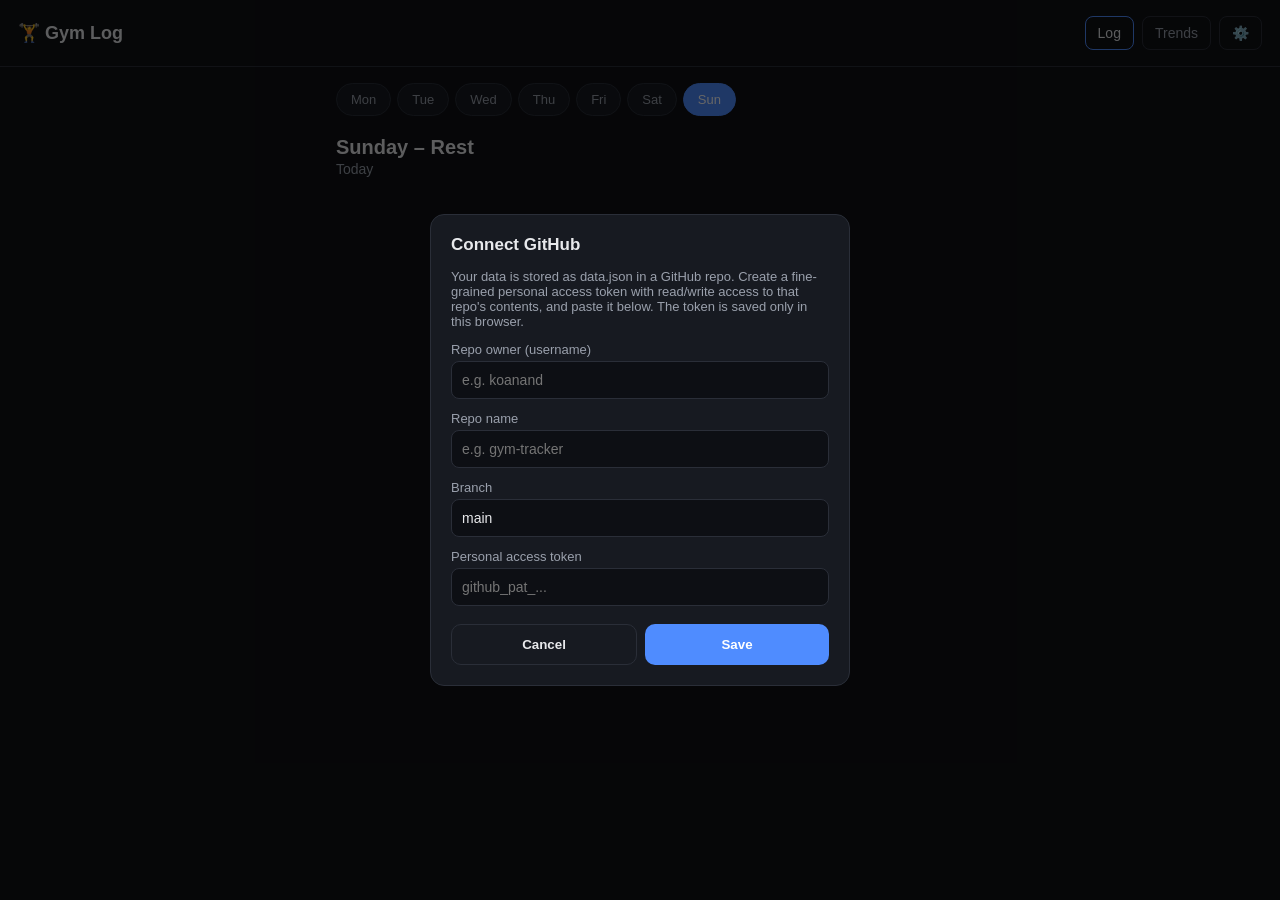
==== index.html @ f3a808ae "Initial gym tracker: daily log + trends chart, GitHub-backed storage Co-Authored-By: Claude Sonnet 5" ====
<!DOCTYPE html>
<html lang="en">
<head>
<meta charset="UTF-8" />
<meta name="viewport" content="width=device-width, initial-scale=1.0" />
<title>Gym Log</title>
<link rel="stylesheet" href="style.css" />
</head>
<body>
  <header>
    <h1>🏋️ Gym Log</h1>
    <nav>
      <a href="index.html" class="active">Log</a>
      <a href="trends.html">Trends</a>
      <button id="settings-btn">⚙️</button>
    </nav>
  </header>

  <main>
    <div class="day-picker" id="day-picker"></div>
    <div class="day-title" id="day-title"></div>
    <div id="exercise-list"></div>
    <div class="save-bar" id="save-bar" style="display:none">
      <button class="save-btn" id="save-btn">Save Today's Workout</button>
      <div class="status" id="status"></div>
    </div>
  </main>

  <script src="workouts.js"></script>
  <script src="github.js"></script>
  <script src="settings.js"></script>
  <script src="app.js"></script>
</body>
</html>
---- style.css ----
:root {
  --bg: #0f1115;
  --card: #171a21;
  --border: #2a2e38;
  --text: #e8e9ec;
  --muted: #9aa0ac;
  --accent: #4f8cff;
  --accent2: #34d399;
  --danger: #f87171;
}

* { box-sizing: border-box; }

body {
  margin: 0;
  font-family: -apple-system, BlinkMacSystemFont, "Segoe UI", Roboto, sans-serif;
  background: var(--bg);
  color: var(--text);
  padding-bottom: 40px;
}

header {
  display: flex;
  align-items: center;
  justify-content: space-between;
  padding: 16px 18px;
  border-bottom: 1px solid var(--border);
  position: sticky;
  top: 0;
  background: var(--bg);
  z-index: 10;
}

header h1 {
  font-size: 18px;
  margin: 0;
}

nav {
  display: flex;
  gap: 8px;
}

nav a, nav button {
  color: var(--muted);
  text-decoration: none;
  font-size: 14px;
  padding: 8px 12px;
  border-radius: 8px;
  border: 1px solid var(--border);
  background: transparent;
  cursor: pointer;
}

nav a.active, nav a:hover, nav button:hover {
  color: var(--text);
  border-color: var(--accent);
}

main {
  max-width: 640px;
  margin: 0 auto;
  padding: 16px;
}

.day-picker {
  display: flex;
  gap: 6px;
  overflow-x: auto;
  margin-bottom: 16px;
  padding-bottom: 4px;
}

.day-picker button {
  flex: 0 0 auto;
  padding: 8px 14px;
  border-radius: 20px;
  border: 1px solid var(--border);
  background: var(--card);
  color: var(--muted);
  cursor: pointer;
  font-size: 13px;
}

.day-picker button.active {
  background: var(--accent);
  color: white;
  border-color: var(--accent);
}

.day-title {
  margin-bottom: 16px;
}

.day-title h2 { margin: 0 0 2px; font-size: 20px; }
.day-title p { margin: 0; color: var(--muted); font-size: 14px; }

.exercise-card {
  background: var(--card);
  border: 1px solid var(--border);
  border-radius: 12px;
  padding: 14px;
  margin-bottom: 12px;
}

.exercise-card h3 {
  margin: 0 0 2px;
  font-size: 15px;
}

.exercise-card .reps {
  color: var(--muted);
  font-size: 12px;
  margin-bottom: 10px;
}

.sets-row {
  display: flex;
  gap: 8px;
  flex-wrap: wrap;
}

.set-input {
  display: flex;
  flex-direction: column;
  align-items: center;
  gap: 4px;
}

.set-input label {
  font-size: 11px;
  color: var(--muted);
}

.set-input input {
  width: 60px;
  padding: 8px 6px;
  text-align: center;
  border-radius: 8px;
  border: 1px solid var(--border);
  background: #0d0f14;
  color: var(--text);
  font-size: 15px;
}

.set-input input:focus {
  outline: none;
  border-color: var(--accent);
}

.save-bar {
  position: sticky;
  bottom: 0;
  background: linear-gradient(to top, var(--bg) 70%, transparent);
  padding: 14px 0 6px;
  margin-top: 8px;
}

.save-btn {
  width: 100%;
  padding: 14px;
  border-radius: 12px;
  border: none;
  background: var(--accent2);
  color: #06281c;
  font-weight: 600;
  font-size: 16px;
  cursor: pointer;
}

.save-btn:active { opacity: 0.85; }
.save-btn:disabled { opacity: 0.5; cursor: default; }

.status {
  text-align: center;
  font-size: 13px;
  color: var(--muted);
  margin-top: 8px;
  min-height: 18px;
}

.status.ok { color: var(--accent2); }
.status.err { color: var(--danger); }

.rest-day {
  text-align: center;
  color: var(--muted);
  padding: 60px 20px;
  font-size: 16px;
}

select {
  width: 100%;
  padding: 12px;
  border-radius: 10px;
  border: 1px solid var(--border);
  background: var(--card);
  color: var(--text);
  font-size: 15px;
  margin-bottom: 16px;
}

.chart-wrap {
  background: var(--card);
  border: 1px solid var(--border);
  border-radius: 12px;
  padding: 14px;
}

.empty-state {
  text-align: center;
  color: var(--muted);
  padding: 40px 20px;
}

/* Settings modal */
.modal-overlay {
  position: fixed;
  inset: 0;
  background: rgba(0,0,0,0.6);
  display: flex;
  align-items: center;
  justify-content: center;
  z-index: 100;
  padding: 20px;
}

.modal {
  background: var(--card);
  border: 1px solid var(--border);
  border-radius: 14px;
  padding: 20px;
  width: 100%;
  max-width: 420px;
}

.modal h2 { margin-top: 0; font-size: 17px; }
.modal p { color: var(--muted); font-size: 13px; }

.modal label {
  display: block;
  font-size: 13px;
  color: var(--muted);
  margin: 12px 0 4px;
}

.modal input {
  width: 100%;
  padding: 10px;
  border-radius: 8px;
  border: 1px solid var(--border);
  background: #0d0f14;
  color: var(--text);
  font-size: 14px;
}

.modal-actions {
  display: flex;
  gap: 8px;
  margin-top: 18px;
}

.modal-actions button {
  flex: 1;
  padding: 12px;
  border-radius: 10px;
  border: none;
  font-weight: 600;
  cursor: pointer;
}

.btn-primary { background: var(--accent); color: white; }
.btn-secondary { background: transparent; border: 1px solid var(--border) !important; color: var(--text); }
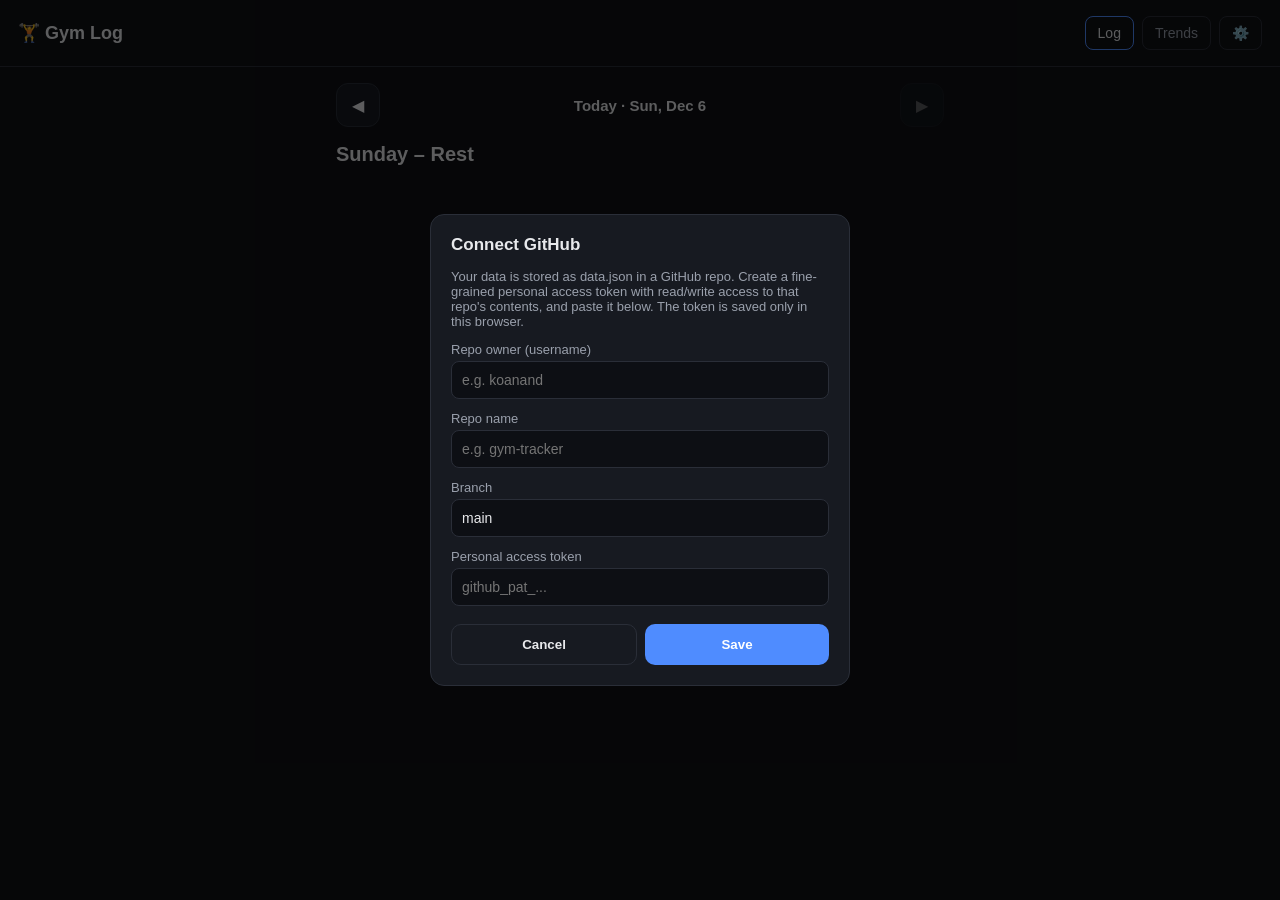
==== commit 064ebd7a: "Replace weekday tabs with a date navigator Log page now always opens on today's actual date and lets" ====
--- a/index.html
+++ b/index.html
@@ -17,11 +17,18 @@
   </header>
 
   <main>
-    <div class="day-picker" id="day-picker"></div>
+    <div class="date-nav">
+      <button id="prev-day" aria-label="Previous day">◀</button>
+      <div class="date-nav-center">
+        <div id="date-label"></div>
+        <button id="today-btn" style="display:none">Jump to today</button>
+      </div>
+      <button id="next-day" aria-label="Next day">▶</button>
+    </div>
     <div class="day-title" id="day-title"></div>
     <div id="exercise-list"></div>
     <div class="save-bar" id="save-bar" style="display:none">
-      <button class="save-btn" id="save-btn">Save Today's Workout</button>
+      <button class="save-btn" id="save-btn">Save Workout</button>
       <div class="status" id="status"></div>
     </div>
   </main>
--- a/style.css
+++ b/style.css
@@ -63,29 +63,51 @@
   padding: 16px;
 }
 
-.day-picker {
-  display: flex;
-  gap: 6px;
-  overflow-x: auto;
+.date-nav {
+  display: flex;
+  align-items: center;
+  justify-content: space-between;
+  gap: 10px;
   margin-bottom: 16px;
-  padding-bottom: 4px;
-}
-
-.day-picker button {
+}
+
+.date-nav button#prev-day,
+.date-nav button#next-day {
   flex: 0 0 auto;
-  padding: 8px 14px;
-  border-radius: 20px;
-  border: 1px solid var(--border);
-  background: var(--card);
-  color: var(--muted);
-  cursor: pointer;
-  font-size: 13px;
-}
-
-.day-picker button.active {
-  background: var(--accent);
-  color: white;
-  border-color: var(--accent);
+  width: 44px;
+  height: 44px;
+  border-radius: 12px;
+  border: 1px solid var(--border);
+  background: var(--card);
+  color: var(--text);
+  font-size: 16px;
+  cursor: pointer;
+}
+
+.date-nav button#prev-day:disabled,
+.date-nav button#next-day:disabled {
+  opacity: 0.35;
+  cursor: default;
+}
+
+.date-nav-center {
+  flex: 1;
+  text-align: center;
+}
+
+#date-label {
+  font-size: 15px;
+  font-weight: 600;
+}
+
+#today-btn {
+  margin-top: 4px;
+  border: none;
+  background: transparent;
+  color: var(--accent);
+  font-size: 12px;
+  cursor: pointer;
+  text-decoration: underline;
 }
 
 .day-title {
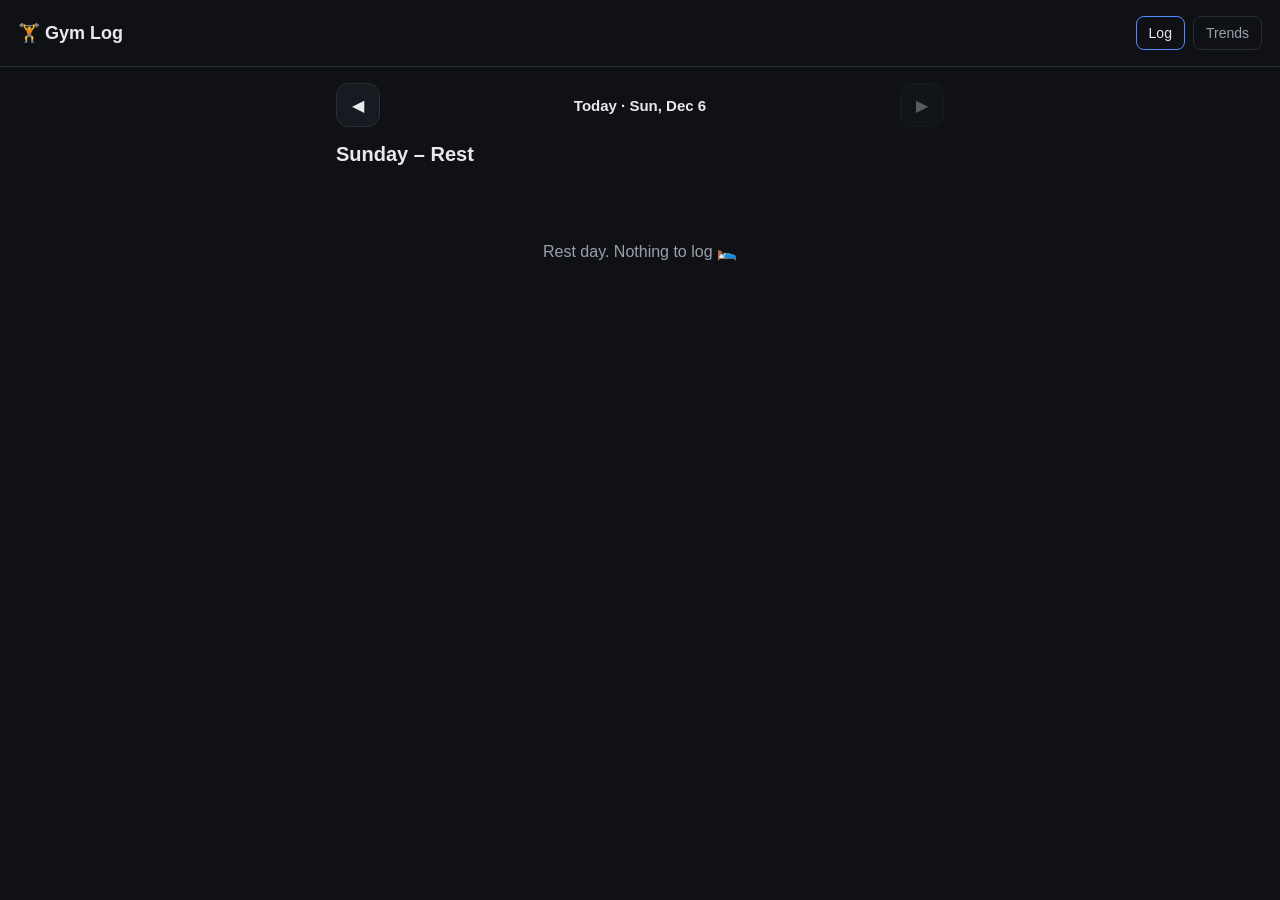
==== commit a831daa6: "Move GitHub token server-side so no device needs to enter it Adds a Vercel serverless function (api/" ====
--- a/index.html
+++ b/index.html
@@ -12,7 +12,6 @@
     <nav>
       <a href="index.html" class="active">Log</a>
       <a href="trends.html">Trends</a>
-      <button id="settings-btn">⚙️</button>
     </nav>
   </header>
 
@@ -35,7 +34,6 @@
 
   <script src="workouts.js"></script>
   <script src="github.js"></script>
-  <script src="settings.js"></script>
   <script src="app.js"></script>
 </body>
 </html>
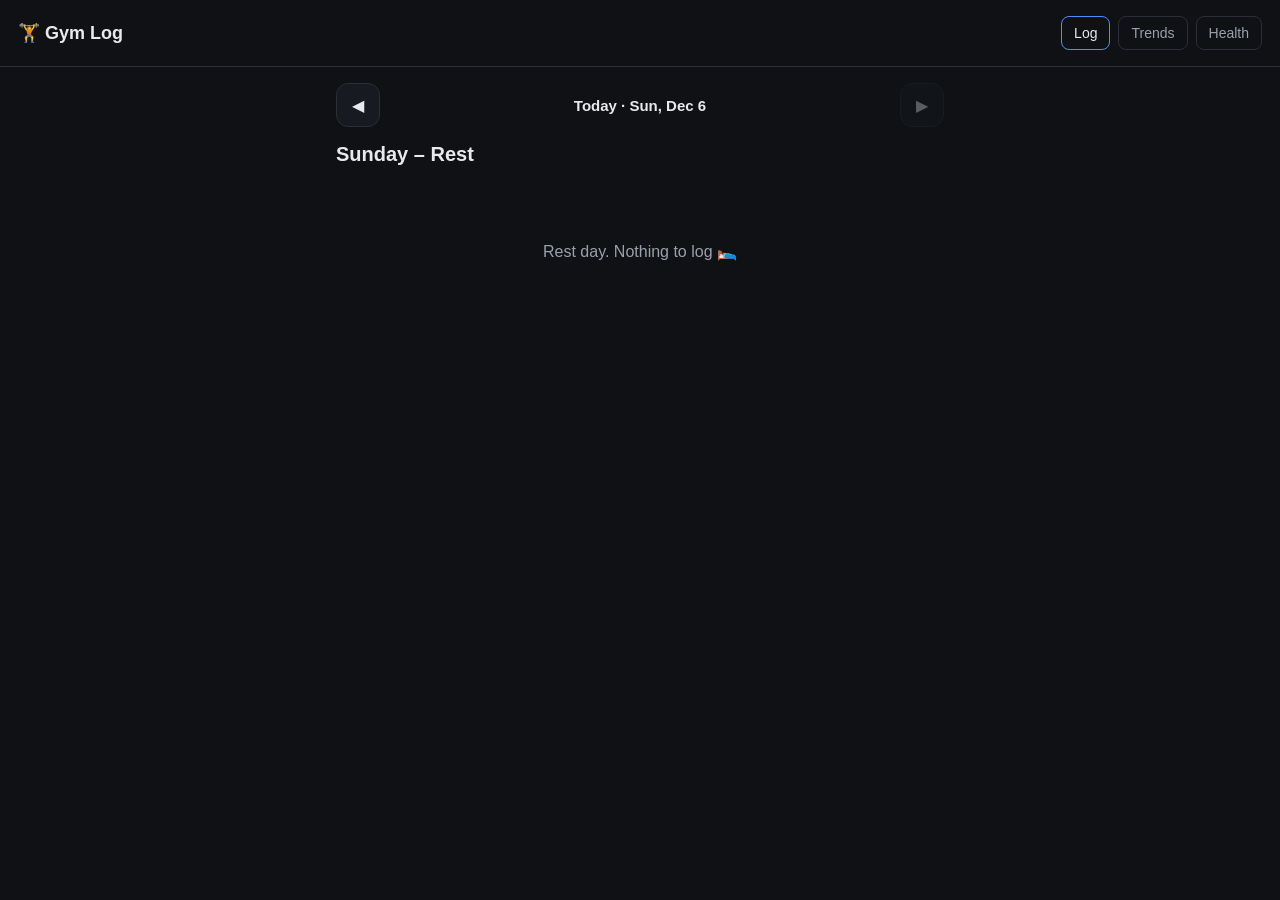
==== commit f72eee99: "Add Health tab for manual body-composition tracking New page lets you log weight/SMM/fat mass/body f" ====
--- a/index.html
+++ b/index.html
@@ -12,6 +12,7 @@
     <nav>
       <a href="index.html" class="active">Log</a>
       <a href="trends.html">Trends</a>
+      <a href="health.html">Health</a>
     </nav>
   </header>
 
--- a/style.css
+++ b/style.css
@@ -211,6 +211,35 @@
   font-size: 16px;
 }
 
+.health-grid {
+  display: grid;
+  grid-template-columns: 1fr 1fr;
+  gap: 12px;
+  margin-top: 12px;
+}
+
+.health-grid .field label {
+  display: block;
+  font-size: 12px;
+  color: var(--muted);
+  margin-bottom: 4px;
+}
+
+.health-grid .field input,
+#h-date {
+  width: 100%;
+  padding: 10px;
+  border-radius: 8px;
+  border: 1px solid var(--border);
+  background: #0d0f14;
+  color: var(--text);
+  font-size: 15px;
+}
+
+#h-date {
+  margin-top: 4px;
+}
+
 select {
   width: 100%;
   padding: 12px;
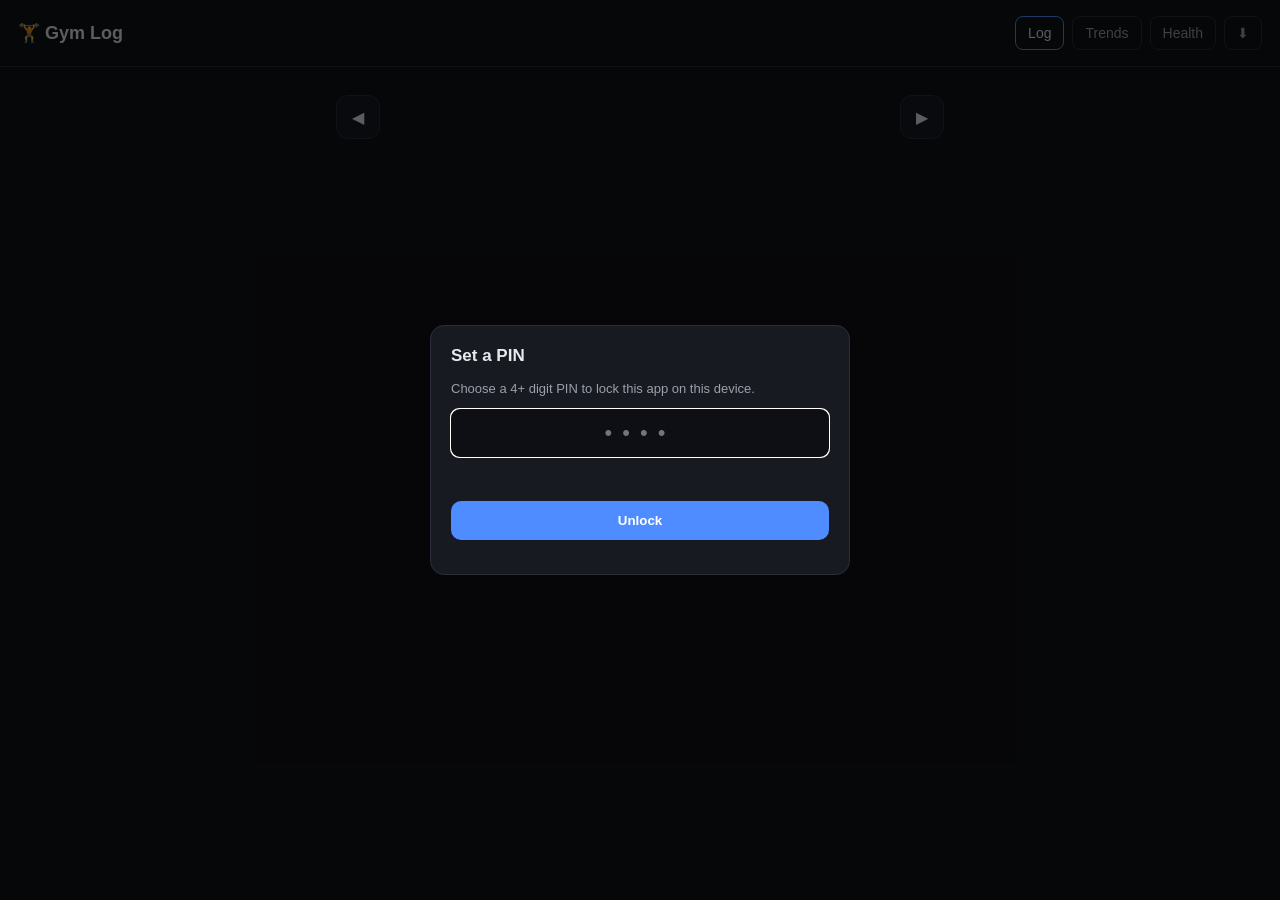
==== commit ba3aeeb6: "Add PIN lock, last-time hints, streaks, PRs, backup, and health deltas - Client-side PIN gate (auth." ====
--- a/index.html
+++ b/index.html
@@ -7,16 +7,22 @@
 <link rel="stylesheet" href="style.css" />
 </head>
 <body>
+  <script src="auth.js"></script>
   <header>
     <h1>🏋️ Gym Log</h1>
     <nav>
       <a href="index.html" class="active">Log</a>
       <a href="trends.html">Trends</a>
       <a href="health.html">Health</a>
+      <button id="backup-btn" title="Download backup">⬇</button>
     </nav>
   </header>
 
   <main>
+    <div class="sub-badges">
+      <span id="weight-badge"></span>
+      <span id="streak-badge"></span>
+    </div>
     <div class="date-nav">
       <button id="prev-day" aria-label="Previous day">◀</button>
       <div class="date-nav-center">
@@ -27,6 +33,8 @@
     </div>
     <div class="day-title" id="day-title"></div>
     <div id="exercise-list"></div>
+    <label class="note-label" for="day-note" id="note-label" style="display:none">Notes (optional)</label>
+    <textarea id="day-note" placeholder="How did it feel today?" style="display:none"></textarea>
     <div class="save-bar" id="save-bar" style="display:none">
       <button class="save-btn" id="save-btn">Save Workout</button>
       <div class="status" id="status"></div>
@@ -35,6 +43,7 @@
 
   <script src="workouts.js"></script>
   <script src="github.js"></script>
+  <script src="backup.js"></script>
   <script src="app.js"></script>
 </body>
 </html>
--- a/style.css
+++ b/style.css
@@ -322,3 +322,57 @@
 
 .btn-primary { background: var(--accent); color: white; }
 .btn-secondary { background: transparent; border: 1px solid var(--border) !important; color: var(--text); }
+
+/* Lock screen */
+#lock-screen { z-index: 1000; }
+#lock-input {
+  text-align: center;
+  font-size: 22px;
+  letter-spacing: 10px;
+}
+.lock-forgot {
+  text-align: center;
+  margin-top: 14px !important;
+}
+.lock-forgot a { color: var(--muted); font-size: 12px; }
+
+/* Header stat badges */
+.sub-badges {
+  display: flex;
+  justify-content: space-between;
+  gap: 8px;
+  margin-bottom: 12px;
+  font-size: 12px;
+  color: var(--muted);
+}
+
+/* Day note */
+#day-note {
+  width: 100%;
+  min-height: 60px;
+  margin-top: 4px;
+  padding: 10px;
+  border-radius: 8px;
+  border: 1px solid var(--border);
+  background: #0d0f14;
+  color: var(--text);
+  font-size: 14px;
+  font-family: inherit;
+  resize: vertical;
+}
+
+.note-label {
+  display: block;
+  font-size: 12px;
+  color: var(--muted);
+  margin: 4px 0 4px;
+}
+
+/* Health delta info */
+#delta-info {
+  font-size: 12px;
+  color: var(--muted);
+  text-align: center;
+  margin-top: 8px;
+  line-height: 1.6;
+}
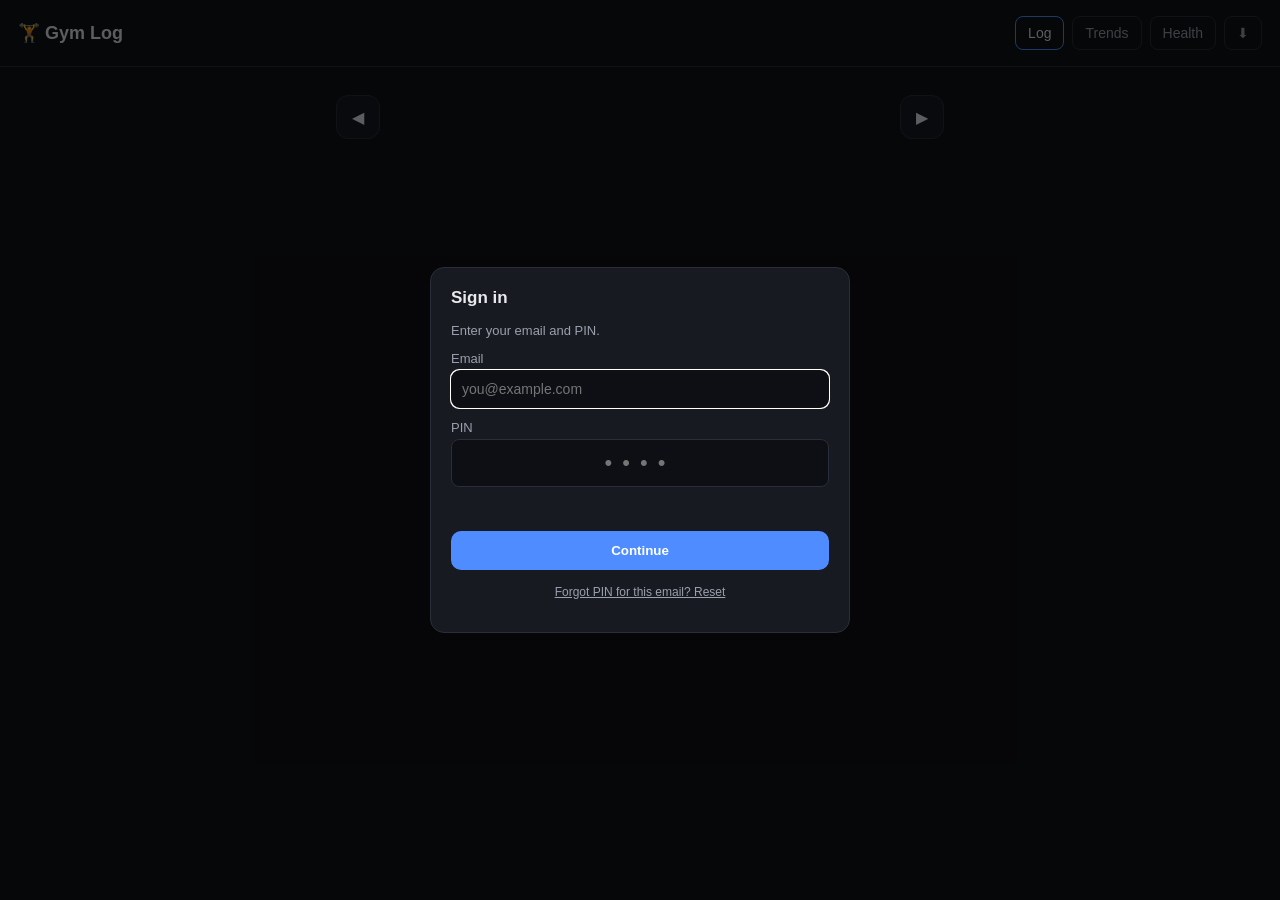
==== commit 731f3af6: "Add email+PIN profiles and a Sunday weekly recap Login is now an email + PIN form instead of a bare " ====
--- a/index.html
+++ b/index.html
@@ -43,6 +43,7 @@
 
   <script src="workouts.js"></script>
   <script src="github.js"></script>
+  <script src="profiles.js"></script>
   <script src="backup.js"></script>
   <script src="app.js"></script>
 </body>
--- a/style.css
+++ b/style.css
@@ -126,9 +126,23 @@
 }
 
 .exercise-card h3 {
-  margin: 0 0 2px;
+  margin: 0 0 6px;
   font-size: 15px;
 }
+
+.tag {
+  display: inline-block;
+  font-size: 11px;
+  font-weight: 700;
+  padding: 3px 10px;
+  border-radius: 999px;
+  margin-bottom: 8px;
+}
+
+.tag-heavy { background: rgba(248, 113, 113, 0.15); color: var(--danger); }
+.tag-moderate { background: rgba(251, 191, 36, 0.15); color: #fbbf24; }
+.tag-light { background: rgba(52, 211, 153, 0.15); color: var(--accent2); }
+.tag-core { background: rgba(79, 140, 255, 0.15); color: var(--accent); }
 
 .exercise-card .reps {
   color: var(--muted);
@@ -152,6 +166,12 @@
 .set-input label {
   font-size: 11px;
   color: var(--muted);
+}
+
+.last-hint {
+  font-size: 10px;
+  color: var(--muted);
+  white-space: nowrap;
 }
 
 .set-input input {
@@ -204,6 +224,51 @@
 .status.ok { color: var(--accent2); }
 .status.err { color: var(--danger); }
 
+.recap {
+  background: var(--card);
+  border: 1px solid var(--border);
+  border-radius: 12px;
+  padding: 18px;
+}
+
+.recap h2 { margin: 0 0 14px; font-size: 20px; }
+.recap h3 {
+  margin: 18px 0 8px;
+  font-size: 12px;
+  color: var(--muted);
+  text-transform: uppercase;
+  letter-spacing: 0.04em;
+}
+
+.recap-stats { display: flex; gap: 10px; }
+
+.recap-stat {
+  flex: 1;
+  background: #0d0f14;
+  border: 1px solid var(--border);
+  border-radius: 10px;
+  padding: 12px 6px;
+  text-align: center;
+}
+
+.recap-stat-value { font-size: 20px; font-weight: 700; color: var(--accent2); }
+.recap-stat-label { font-size: 10px; color: var(--muted); margin-top: 4px; }
+
+.recap-list { list-style: none; padding: 0; margin: 0; }
+.recap-list li { padding: 8px 0; border-bottom: 1px solid var(--border); font-size: 14px; }
+.recap-list li:last-child { border-bottom: none; }
+
+.recap-notes { font-size: 14px; line-height: 1.6; }
+.recap-note { margin-bottom: 8px; }
+.muted-li { color: var(--muted); font-size: 13px; }
+
+.recap-footer {
+  margin-top: 18px;
+  text-align: center;
+  color: var(--muted);
+  font-size: 13px;
+}
+
 .rest-day {
   text-align: center;
   color: var(--muted);
